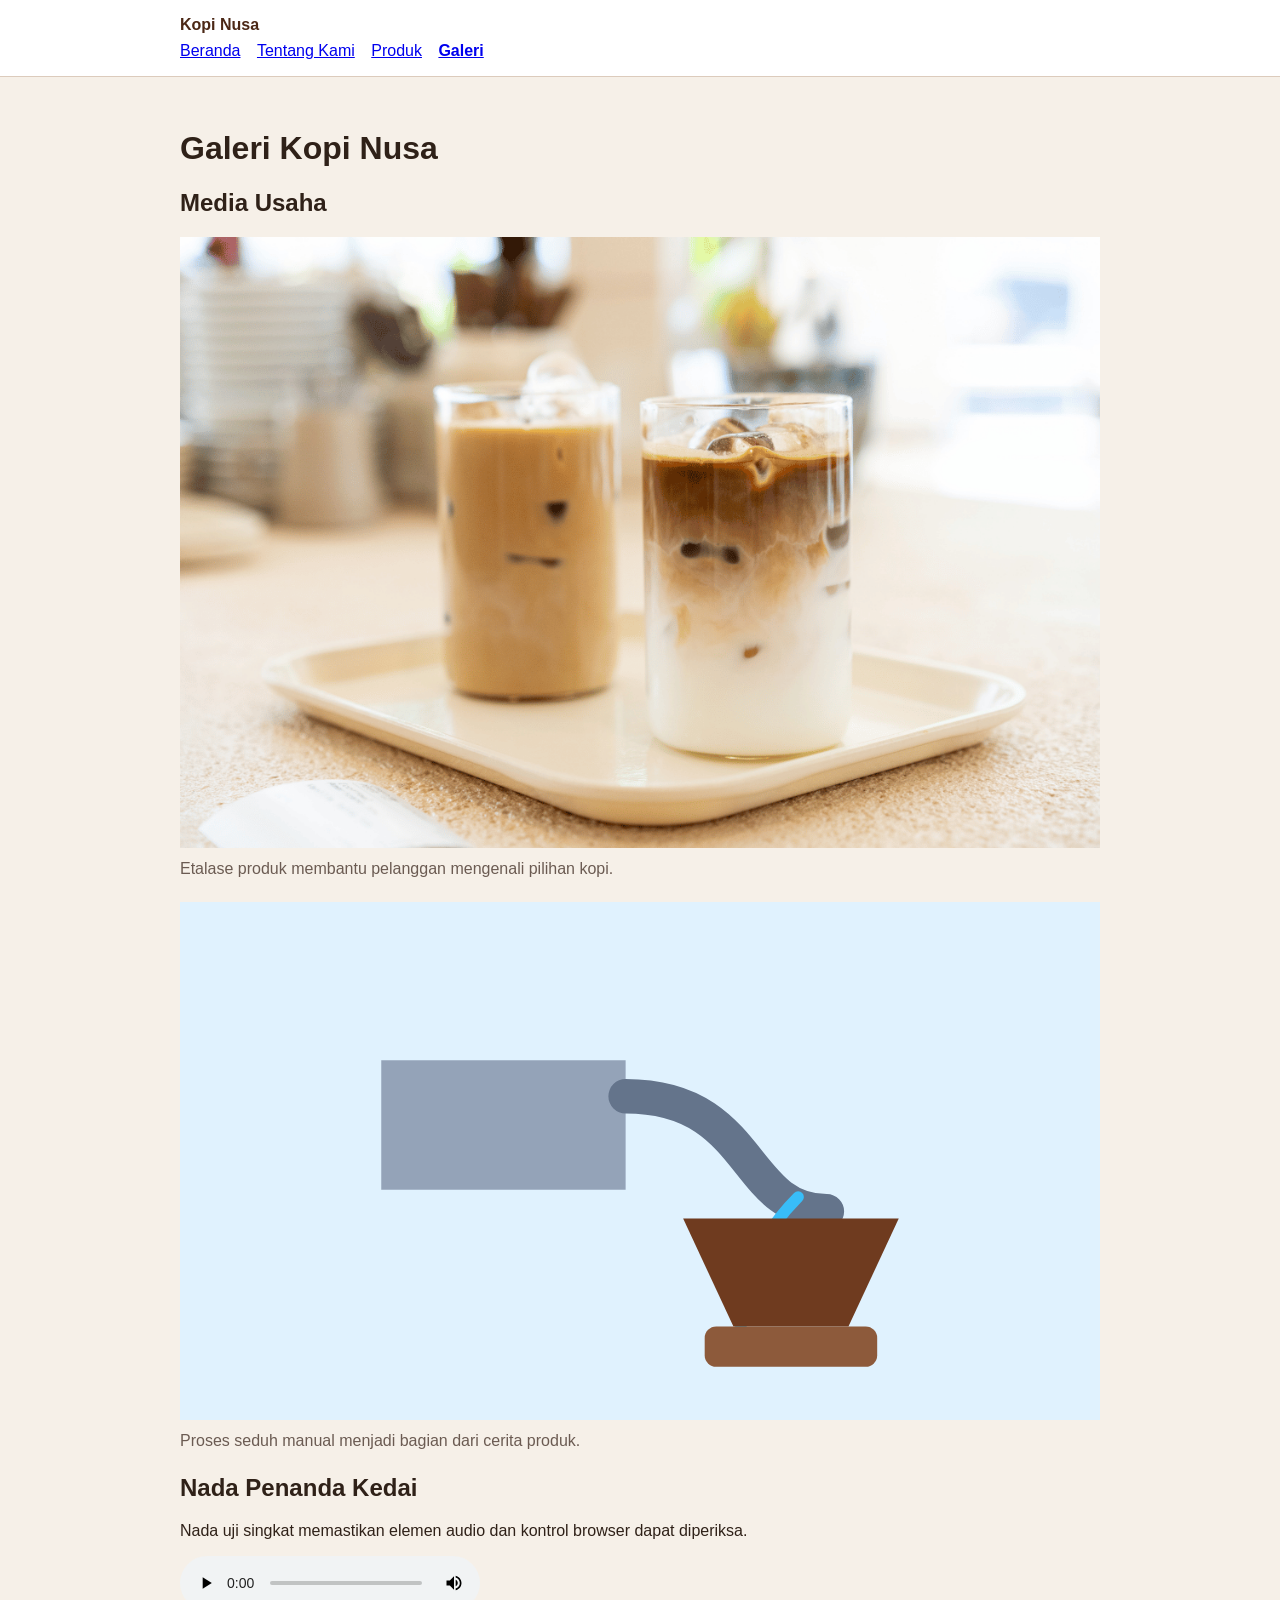
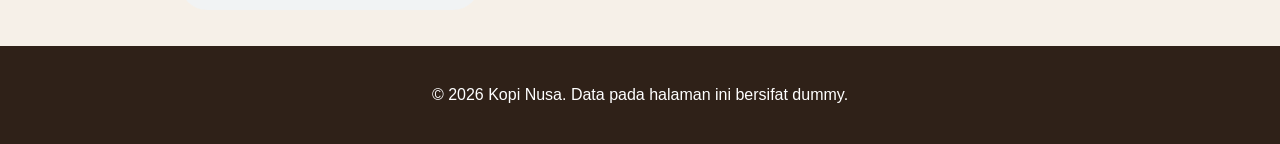
==== galeri.html @ aa857513 "feat: tambah media dan tabel katalog" ====
<!DOCTYPE html>
<html lang="en">
<head>
    <meta charset="UTF-8">
    <meta name="viewport" content="width=device-width, initial-scale=1.0">
    <title>Galeri Kopi Nusa - Website UMKM</title>
    <link rel="stylesheet" href="css/style.css">
</head>
<body>
    <a class="skip-link" href="#konten">Lewati ke konten utama</a>
    <header class="site-header">
        <nav class="nav" aria-label="Navigasi utama">
            <a class="brand" href="index.html">Kopi Nusa</a>
            <ul>
                <li><a href="index.html">Beranda</a></li>
                <li><a href="tentang.html">Tentang Kami</a></li>
                <li><a href="produk.html">Produk</a></li>
                <li><a aria-current="page" href="galeri.html">Galeri</a></li>
            </ul>
        </nav>
    </header>
    
    <main id="konten" class="page">
        <h1>Galeri Kopi Nusa</h1>
        <section aria-labelledby="media-title">
            <h2 id="media-title">Media Usaha</h2>
            <div class="gallery-list">
                <figure class="media-card">
                <img src="assets/images/etalase kopi.png" alt="Etalase Kopi Nusa berisi kemasan kopi lokal" />
                <figcaption>Etalase produk membantu pelanggan mengenali pilihan kopi.</figcaption>
                </figure>
                <figure class="media-card">
                <img src="assets/images/proses-seduh.svg" alt="Barista menuang air panas ke dripper kopi" />
                <figcaption>Proses seduh manual menjadi bagian dari cerita produk.</figcaption>
                </figure>
            </div>
        </section>
        <section aria-labelledby="audio-title">
            <h2 id="audio-title">Nada Penanda Kedai</h2>
            <p id="audio-note">Nada uji singkat memastikan elemen audio dan kontrol browser dapat diperiksa.</p>
            <audio controls aria-describedby="audio-note" src="[data-uri]">
                Browser Anda tidak mendukung pemutar audio.
            </audio>
        </section>
    </main>
    
    <footer class="footer">
        <p>&copy; 2026 Kopi Nusa. Data pada halaman ini bersifat dummy.</p>
    </footer>
</body>
</html>
---- css/style.css ----
body {
    margin: 0;
    color: #2f2118;
    background: #f6f0e8;
    font-family: Arial, sans-serif;
}

.skip-link { position: absolute; left: -9999px; padding: 8px 12px; color: white; background: #2f2118; }
.skip-link:focus { top: 8px; left: 8px; }
.site-header { padding: 16px 20px; background: white; border-bottom: 1px solid #dccbbc; }
.nav { max-width: 920px; margin: 0 auto; }
.brand { display: inline-block; margin-bottom: 8px; color: #4b2715; font-weight: 800; text-decoration: none; }
.nav ul { padding: 0; margin: 0; list-style: none; }
.nav li { display: inline-block; margin-right: 12px; }
.nav a[aria-current="page"] { font-weight: 800; }
a:focus-visible,
button:focus-visible { outline: 3px solid #2563eb; outline-offset: 3px; }

.page {
    max-width: 920px;
    margin: 0 auto;
    padding: 32px 20px;
}

.hero {
    padding: 36px;
    color: white;
    background: #6f3b1f;
    border-radius: 24px;
}

img {
    max-width: 100%;
    height: auto;
}

.eyebrow {
    margin: 0 0 8px;
    letter-spacing: 0.14em;
    text-transform: uppercase;
}

.products {
    padding-left: 1.2rem;
}

button {
    padding: 12px 18px;
    color: #2f2118;
    font-weight: 700;
    cursor: pointer;
    background: #ffd166;
    border: 0;
    border-radius: 999px;
    margin-bottom: 12px;
}

.footer { padding: 24px 20px; color: white; text-align: center; background: #2f2118; }

.content-wrapper {
    max-width: 920px;
    margin: 0 auto;
    display: flex;
    justify-content: space-between;
    padding: 32px;
    color: white;
    border-radius: 24px;
    text-align: left;
}

img { max-width: 100%; height: auto; }
figure { margin: 0 0 24px; }
figcaption { margin-top: 8px; color: #6b5b52; }
table { width: 100%; border-collapse: collapse; }
caption { margin-bottom: 8px; font-weight: 700; text-align: left; }
th,
td { padding: 10px; text-align: left; border: 1px solid #dccbbc; }
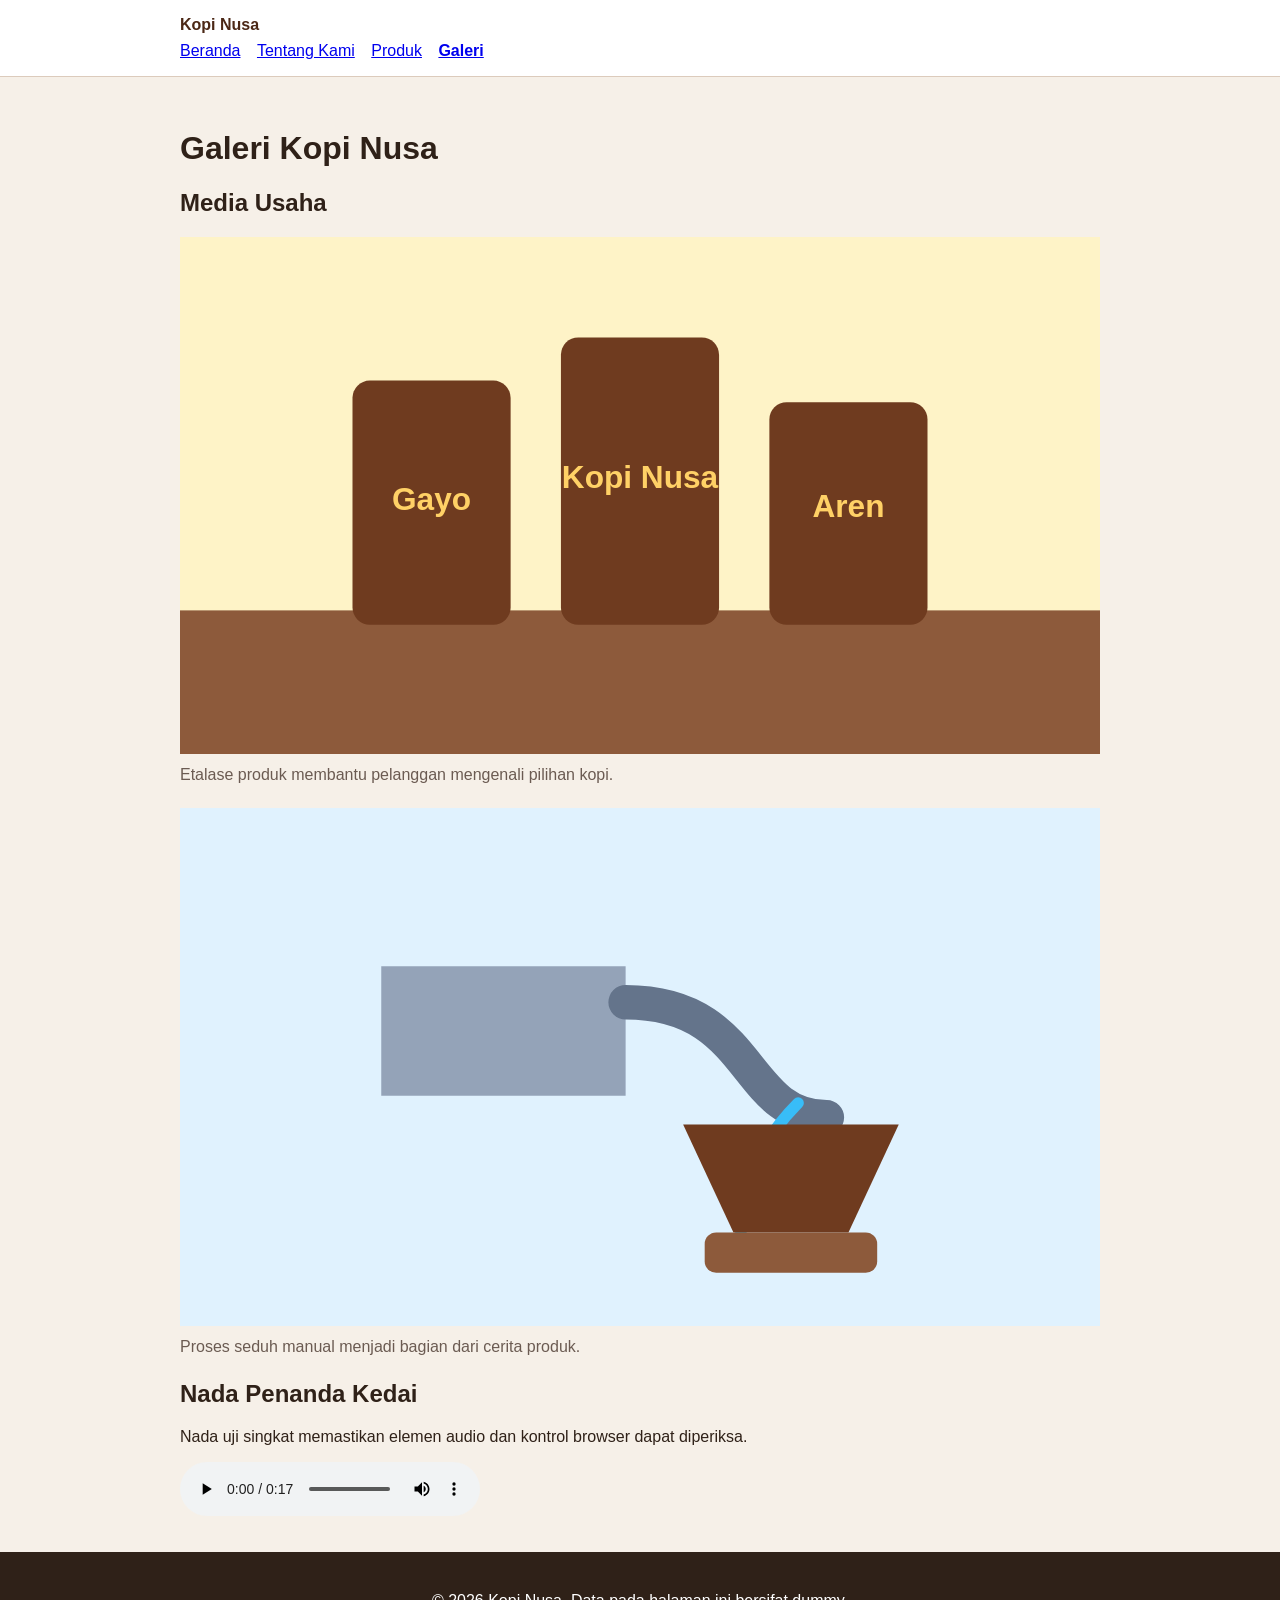
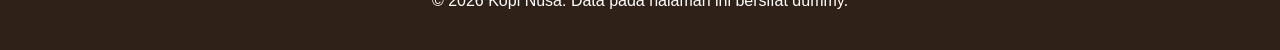
==== commit 4812cf42: "feat: menambahkan produk terbaru dengan figure; update table dengan produk baru." ====
--- a/galeri.html
+++ b/galeri.html
@@ -26,7 +26,7 @@
             <h2 id="media-title">Media Usaha</h2>
             <div class="gallery-list">
                 <figure class="media-card">
-                <img src="assets/images/etalase kopi.png" alt="Etalase Kopi Nusa berisi kemasan kopi lokal" />
+                <img src="assets/images/etalase-kopi.svg" alt="Etalase Kopi Nusa berisi kemasan kopi lokal" />
                 <figcaption>Etalase produk membantu pelanggan mengenali pilihan kopi.</figcaption>
                 </figure>
                 <figure class="media-card">
@@ -38,8 +38,8 @@
         <section aria-labelledby="audio-title">
             <h2 id="audio-title">Nada Penanda Kedai</h2>
             <p id="audio-note">Nada uji singkat memastikan elemen audio dan kontrol browser dapat diperiksa.</p>
-            <audio controls aria-describedby="audio-note" src="[data-uri]">
-                Browser Anda tidak mendukung pemutar audio.
+            <audio controls aria-describedby="audio-note" src="assets/audio/placeholder.mp3" type="audio/mpeg">
+               Browser Anda tidak mendukung pemutar audio.
             </audio>
         </section>
     </main>
--- a/css/style.css
+++ b/css/style.css
@@ -73,5 +73,16 @@
 figcaption { margin-top: 8px; color: #6b5b52; }
 table { width: 100%; border-collapse: collapse; }
 caption { margin-bottom: 8px; font-weight: 700; text-align: left; }
+thead { background: #f1e3d3;}
 th,
 td { padding: 10px; text-align: left; border: 1px solid #dccbbc; }
+
+.product-media {
+    padding: 24px;
+    color: white;
+    text-align: center;
+}
+
+.product-media img {
+    border-radius: 24px;
+}
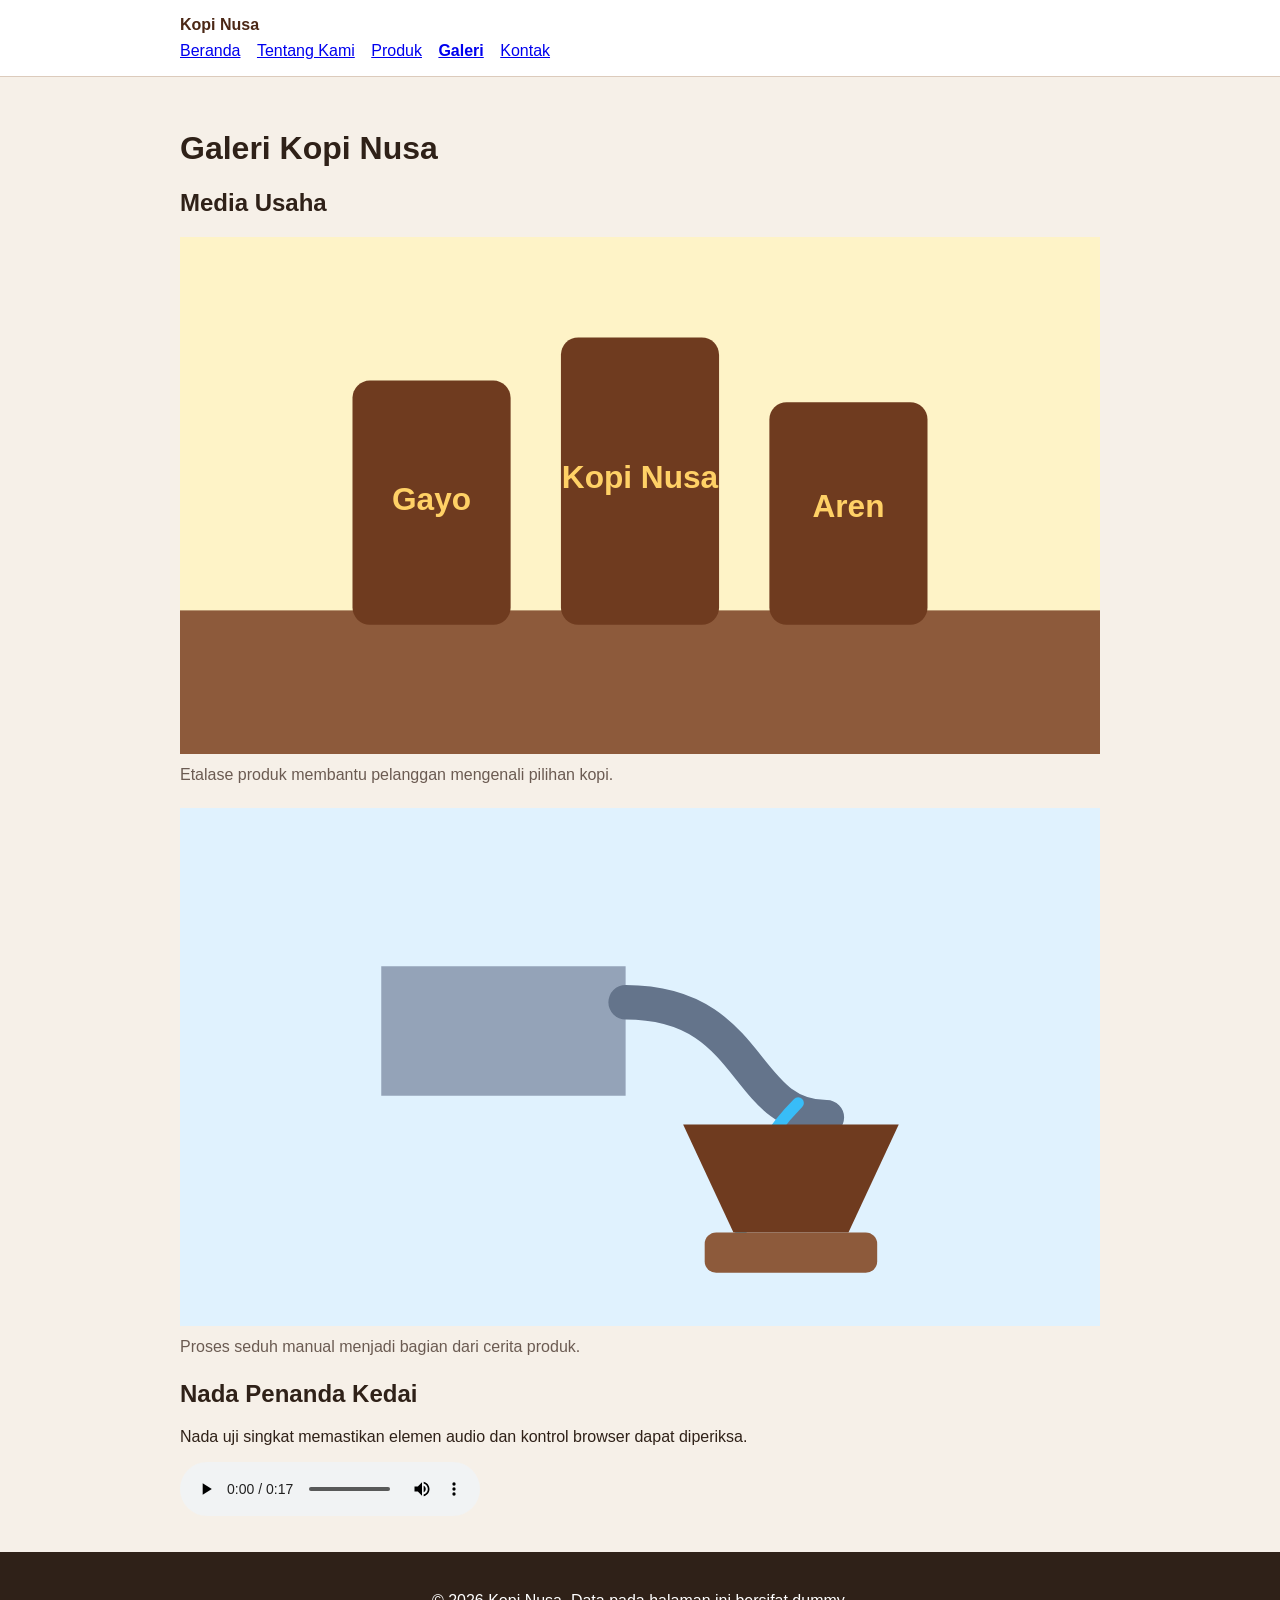
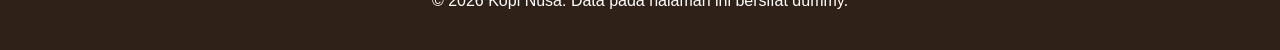
==== commit 52a54ef4: "feat: tambah form kontak aksesibel dan preview" ====
--- a/galeri.html
+++ b/galeri.html
@@ -16,6 +16,7 @@
                 <li><a href="tentang.html">Tentang Kami</a></li>
                 <li><a href="produk.html">Produk</a></li>
                 <li><a aria-current="page" href="galeri.html">Galeri</a></li>
+                <li><a href="kontak.html">Kontak</a></li>
             </ul>
         </nav>
     </header>
@@ -44,7 +45,7 @@
         </section>
     </main>
     
-    <footer class="footer">
+    <footer class="site-footer">
         <p>&copy; 2026 Kopi Nusa. Data pada halaman ini bersifat dummy.</p>
     </footer>
 </body>
--- a/css/style.css
+++ b/css/style.css
@@ -55,7 +55,7 @@
     margin-bottom: 12px;
 }
 
-.footer { padding: 24px 20px; color: white; text-align: center; background: #2f2118; }
+.site-footer { padding: 24px 20px; color: white; text-align: center; background: #2f2118; }
 
 .content-wrapper {
     max-width: 920px;
@@ -86,3 +86,8 @@
 .product-media img {
     border-radius: 24px;
 }
+
+.field { margin-bottom: 16px; }
+.field label { display: block; margin-bottom: 6px; }
+fieldset { margin: 0 0 16px; }
+#preview-form { padding: 16px; white-space: pre-wrap; background: white; border: 1px solid #dccbbc; }
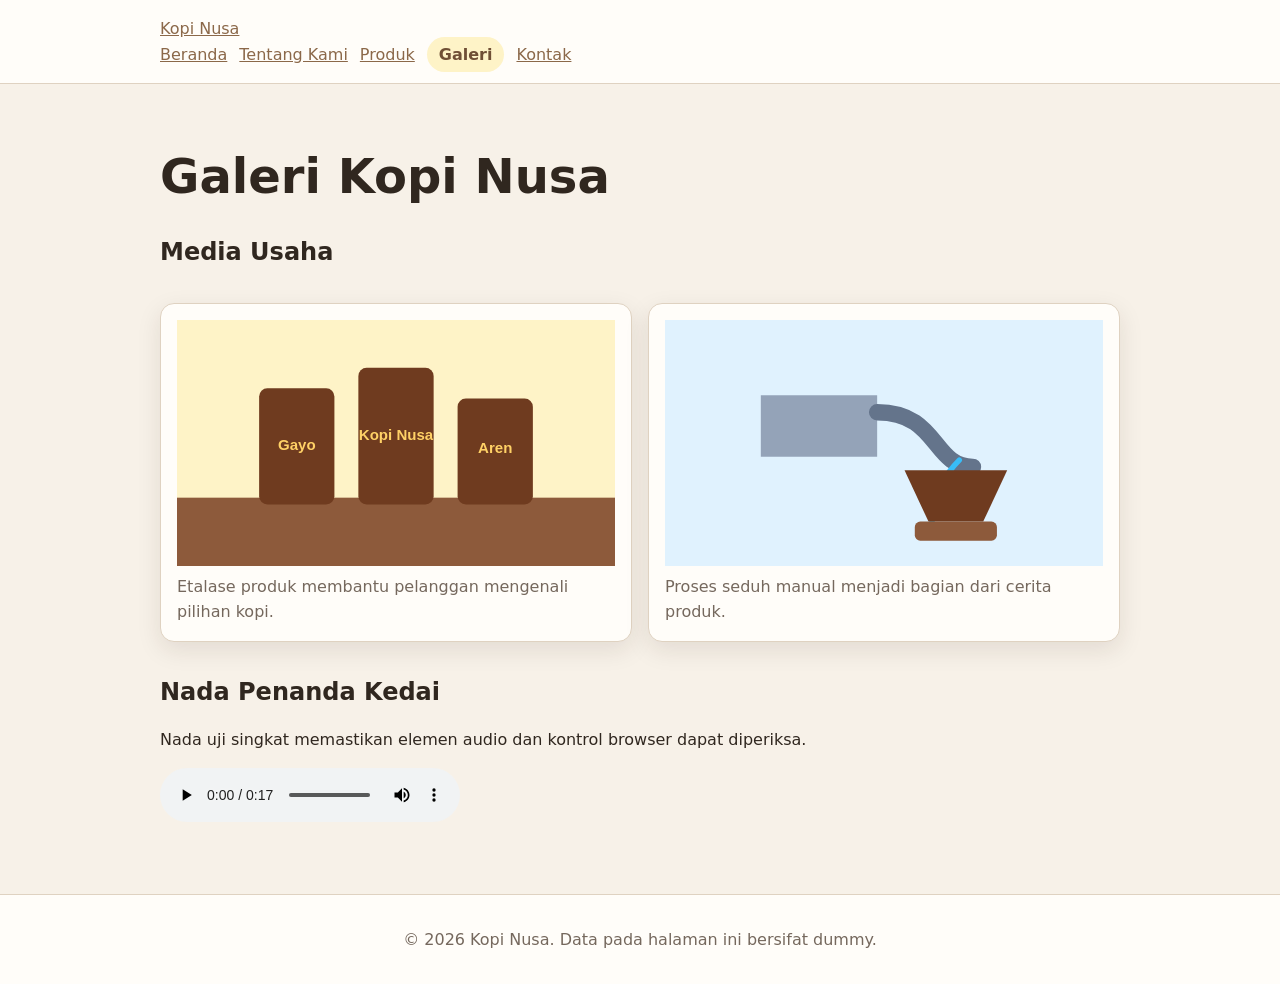
==== commit 484d933f: "feat: bangut layout flexbox dan grid" ====
--- a/galeri.html
+++ b/galeri.html
@@ -25,7 +25,7 @@
         <h1>Galeri Kopi Nusa</h1>
         <section aria-labelledby="media-title">
             <h2 id="media-title">Media Usaha</h2>
-            <div class="gallery-list">
+            <div class="gallery-grid">
                 <figure class="media-card">
                 <img src="assets/images/etalase-kopi.svg" alt="Etalase Kopi Nusa berisi kemasan kopi lokal" />
                 <figcaption>Etalase produk membantu pelanggan mengenali pilihan kopi.</figcaption>
--- a/css/style.css
+++ b/css/style.css
@@ -1,93 +1,215 @@
+:root {
+  --color-primary: #8b6849;
+  --color-primary-strong: #6f4f35;
+  --color-text: #30271f;
+  --color-muted: #75685d;
+  --color-surface: #fffdf9;
+  --color-surface-soft: #f7f1e8;
+  --color-border: #dfd2c1;
+  --color-focus: #8b4513;
+  --space-1: 0.5rem;
+  --space-2: 0.75rem;
+  --space-3: 1rem;
+  --space-4: 1.5rem;
+  --space-5: 2rem;
+  --space-6: 2.5rem;
+  --radius-sm: 0.5rem;
+  --radius-md: 0.875rem;
+  --radius-lg: 1.5rem;
+  --shadow-card: 0 0.5rem 1.5rem rgb(47 33 24 / 0.1);
+}
+
+*,
+*::before,
+*::after {
+  box-sizing: border-box;
+}
+
+html { color-scheme: light; }
+
 body {
-    margin: 0;
-    color: #2f2118;
-    background: #f6f0e8;
-    font-family: Arial, sans-serif;
-}
-
-.skip-link { position: absolute; left: -9999px; padding: 8px 12px; color: white; background: #2f2118; }
-.skip-link:focus { top: 8px; left: 8px; }
-.site-header { padding: 16px 20px; background: white; border-bottom: 1px solid #dccbbc; }
-.nav { max-width: 920px; margin: 0 auto; }
-.brand { display: inline-block; margin-bottom: 8px; color: #4b2715; font-weight: 800; text-decoration: none; }
+  margin: 0;
+  color: var(--color-text);
+  background: var(--color-surface-soft);
+  font-family: system-ui, -apple-system, BlinkMacSystemFont, "Segoe UI", sans-serif;
+  font-size: 1rem;
+  line-height: 1.6;
+}
+
+.skip-link {
+  position: absolute;
+  top: -5rem;
+  left: var(--space-3);
+  padding: var(--space-2) var(--space-3);
+  color: var(--color-surface);
+  background: var(--color-text);
+}
+.skip-link:focus { top: var(--space-3); }
 .nav ul { padding: 0; margin: 0; list-style: none; }
 .nav li { display: inline-block; margin-right: 12px; }
-.nav a[aria-current="page"] { font-weight: 800; }
-a:focus-visible,
-button:focus-visible { outline: 3px solid #2563eb; outline-offset: 3px; }
-
-.page {
-    max-width: 920px;
-    margin: 0 auto;
-    padding: 32px 20px;
-}
-
-.hero {
-    padding: 36px;
-    color: white;
-    background: #6f3b1f;
-    border-radius: 24px;
-}
-
+a { color: var(--color-primary); }
+a:hover { color: var(--color-primary-strong); }
+:focus-visible { outline: 3px solid var(--color-focus); outline-offset: 3px; }
 img {
     max-width: 100%;
     height: auto;
 }
 
-.eyebrow {
-    margin: 0 0 8px;
-    letter-spacing: 0.14em;
-    text-transform: uppercase;
-}
-
-.products {
-    padding-left: 1.2rem;
-}
-
+.site-header,
+.site-footer {
+  padding: var(--space-3) var(--space-4);
+  background: var(--color-surface);
+  border-bottom: 1px solid var(--color-border);
+}
+.site-footer {
+  margin-top: var(--space-5);
+  color: var(--color-muted);
+  text-align: center;
+  border-top: 1px solid var(--color-border);
+  border-bottom: 0;
+}
+.site-footer p {
+    max-width: 100%;
+}
+.nav,
+.page { width: min(100% - 2rem, 60rem); margin-inline: auto; }
+.brand {
+  margin-bottom: 0;
+}
+.nav ul { display: flex; gap: var(--space-2); flex-wrap: wrap; }
+.nav li { margin: 0; }
+.nav a[aria-current="page"] {
+  padding: var(--space-1) var(--space-2);
+  color: var(--color-primary-strong);
+  font-weight: 700;
+  text-decoration: none;
+  background: #fef3c7;
+  border-radius: var(--radius-lg);
+}
+.page { padding-block: var(--space-5); }
+
+.hero {
+  display: grid;
+  grid-template-columns: 1.2fr 0.8fr;
+  gap: var(--space-4);
+  align-items: center;
+}
+.hero-image { width: 100%; border-radius: var(--radius-md); }
+h1,
+h2,
+h3 { line-height: 1.2; text-wrap: balance; }
+h1 { font-size: clamp(2rem, 6vw, 3rem); }
+p,
+li { max-width: 68ch; }
+.eyebrow { font-weight: 800; letter-spacing: 0.08em; text-transform: uppercase; }
+.price { color: var(--color-primary-strong); font-weight: 800; }
+
+.button,
 button {
-    padding: 12px 18px;
-    color: #2f2118;
-    font-weight: 700;
-    cursor: pointer;
-    background: #ffd166;
-    border: 0;
-    border-radius: 999px;
-    margin-bottom: 12px;
-}
-
-.site-footer { padding: 24px 20px; color: white; text-align: center; background: #2f2118; }
+  display: inline-block;
+  padding: var(--space-2) var(--space-3);
+  color: var(--color-surface);
+  font: inherit;
+  font-weight: 700;
+  text-decoration: none;
+  cursor: pointer;
+  background: var(--color-primary);
+  border: 0;
+  border-radius: var(--radius-md);
+}
+.button:hover,
+button:hover { color: var(--color-surface); background: var(--color-primary-strong); }
+.hero button { color: var(--color-text); background: #fef3c7; }
+.hero button:hover { color: var(--color-text); background: #fde68a; }
+
+#promoButton {
+    margin-bottom: var(--space-5);
+}
 
 .content-wrapper {
     max-width: 920px;
     margin: 0 auto;
     display: flex;
     justify-content: space-between;
-    padding: 32px;
-    color: white;
-    border-radius: 24px;
+    padding: var(--space-6);
+    color: var(--color-primary);
     text-align: left;
 }
 
-img { max-width: 100%; height: auto; }
-figure { margin: 0 0 24px; }
-figcaption { margin-top: 8px; color: #6b5b52; }
-table { width: 100%; border-collapse: collapse; }
-caption { margin-bottom: 8px; font-weight: 700; text-align: left; }
-thead { background: #f1e3d3;}
+.product-grid,
+.gallery-grid {
+  display: grid;
+  grid-template-columns: repeat(3, minmax(0, 1fr));
+  gap: var(--space-3);
+}
+.gallery-grid { grid-template-columns: repeat(2, minmax(0, 1fr)); }
+
+.product-card {
+  display: flex; flex-direction: column;
+}
+.product-badge {
+  align-self: flex-start;
+  padding: 0.25rem var(--space-2);
+  color: var(--color-primary-strong);
+  font-size: 0.875rem;
+  font-weight: 800;
+  background: #fef3c7;
+  border-radius: 999px;
+}
+.card-actions {
+  display: flex;
+  gap: var(--space-2);
+  align-items: center;
+  flex-wrap: wrap;
+  margin-top: auto;
+}
+
+.media-card,
+table,
+form {
+  margin-block: var(--space-3);
+  padding: var(--space-3);
+  background: var(--color-surface);
+  border: 1px solid var(--color-border);
+  border-radius: var(--radius-md);
+  box-shadow: var(--shadow-card);
+}
+figure { margin-inline: 0; }
+figcaption,
+caption { color: var(--color-muted); }
+table { width: 100%; border-collapse: collapse; border-radius: 0; }
+caption { margin-bottom: var(--space-2); font-weight: 700; text-align: left; }
 th,
-td { padding: 10px; text-align: left; border: 1px solid #dccbbc; }
-
-.product-media {
-    padding: 24px;
-    color: white;
-    text-align: center;
-}
-
-.product-media img {
-    border-radius: 24px;
-}
-
-.field { margin-bottom: 16px; }
-.field label { display: block; margin-bottom: 6px; }
-fieldset { margin: 0 0 16px; }
-#preview-form { padding: 16px; white-space: pre-wrap; background: white; border: 1px solid #dccbbc; }+td { padding: var(--space-2); text-align: left; border: 1px solid var(--color-border); }
+th { background: var(--color-surface-soft); }
+
+.field { margin-bottom: var(--space-3); }
+.field label,
+legend { display: block; margin-bottom: var(--space-1); font-weight: 700; }
+.field input,
+.field select,
+.field textarea {
+  width: 100%;
+  padding: var(--space-2);
+  color: inherit;
+  font: inherit;
+  background: var(--color-surface);
+  border: 1px solid var(--color-border);
+  border-radius: var(--radius-sm);
+}
+input[type="radio"],
+input[type="checkbox"] { width: auto; }
+fieldset {
+  margin: 0 0 var(--space-3);
+  padding: var(--space-3);
+  border: 1px solid var(--color-border);
+  border-radius: var(--radius-sm);
+}
+audio { max-width: 100%; }
+#preview-form {
+  padding: var(--space-3);
+  white-space: pre-wrap;
+  background: var(--color-surface);
+  border: 1px solid var(--color-border);
+  border-radius: var(--radius-sm);
+}
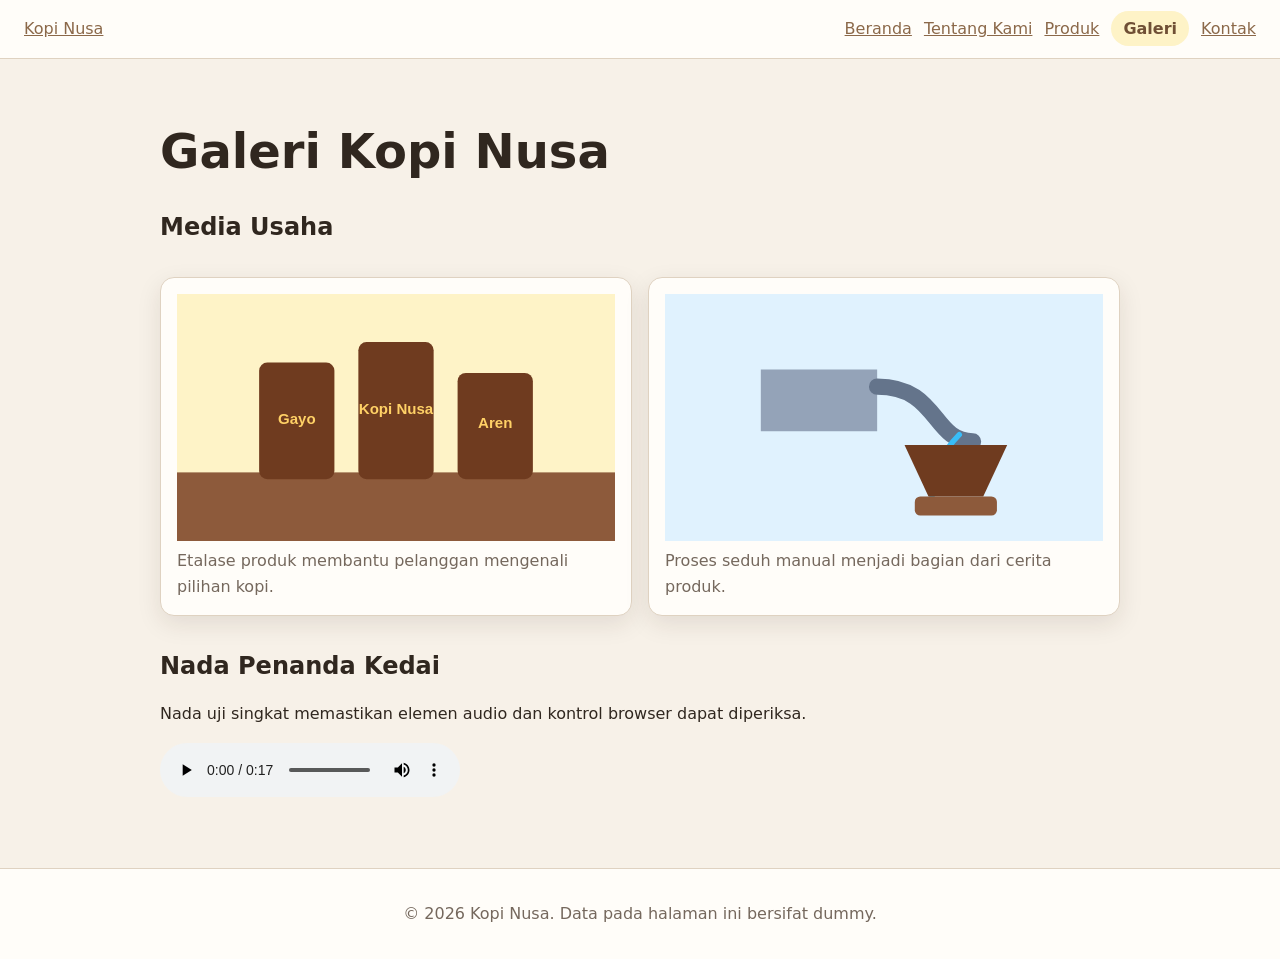
==== commit 41be03a9: "feat: terarpkan responsive mobile-first" ====
--- a/galeri.html
+++ b/galeri.html
@@ -27,11 +27,11 @@
             <h2 id="media-title">Media Usaha</h2>
             <div class="gallery-grid">
                 <figure class="media-card">
-                <img src="assets/images/etalase-kopi.svg" alt="Etalase Kopi Nusa berisi kemasan kopi lokal" />
+                <img src="assets/images/etalase-kopi.svg" width="640" height="360" loading="lazy" alt="Etalase Kopi Nusa berisi kemasan kopi lokal" />
                 <figcaption>Etalase produk membantu pelanggan mengenali pilihan kopi.</figcaption>
                 </figure>
                 <figure class="media-card">
-                <img src="assets/images/proses-seduh.svg" alt="Barista menuang air panas ke dripper kopi" />
+                <img src="assets/images/proses-seduh.svg" width="640" height="360" loading="lazy" alt="Barista menuang air panas ke dripper kopi" />
                 <figcaption>Proses seduh manual menjadi bagian dari cerita produk.</figcaption>
                 </figure>
             </div>
--- a/css/style.css
+++ b/css/style.css
@@ -71,12 +71,21 @@
 .site-footer p {
     max-width: 100%;
 }
-.nav,
-.page { width: min(100% - 2rem, 60rem); margin-inline: auto; }
+.nav {  
+  display: flex;
+  flex-direction: column;
+  gap: var(--space-3);
+  align-items: flex-start;
+}
 .brand {
   margin-bottom: 0;
 }
-.nav ul { display: flex; gap: var(--space-2); flex-wrap: wrap; }
+.nav ul { 
+  display: flex;
+  flex-direction: column;
+  gap: var(--space-2);
+  flex-wrap: wrap; 
+}
 .nav li { margin: 0; }
 .nav a[aria-current="page"] {
   padding: var(--space-1) var(--space-2);
@@ -86,13 +95,12 @@
   background: #fef3c7;
   border-radius: var(--radius-lg);
 }
-.page { padding-block: var(--space-5); }
-
+
+.page { padding-block: var(--space-5); width: min(100% - 2rem, 60rem); margin-inline: auto; }
 .hero {
   display: grid;
-  grid-template-columns: 1.2fr 0.8fr;
+  grid-template-columns: 1fr;
   gap: var(--space-4);
-  align-items: center;
 }
 .hero-image { width: 100%; border-radius: var(--radius-md); }
 h1,
@@ -139,7 +147,7 @@
 .product-grid,
 .gallery-grid {
   display: grid;
-  grid-template-columns: repeat(3, minmax(0, 1fr));
+  grid-template-columns: 1fr;
   gap: var(--space-3);
 }
 .gallery-grid { grid-template-columns: repeat(2, minmax(0, 1fr)); }
@@ -164,6 +172,14 @@
   margin-top: auto;
 }
 
+.tentang-hero {
+    display: grid;
+    grid-template-columns: 1.2fr 0.8fr;
+    gap: var(--space-4);
+    align-items: center;
+    margin-bottom: var(--space-5);
+}
+
 .media-card,
 table,
 form {
@@ -174,6 +190,9 @@
   border-radius: var(--radius-md);
   box-shadow: var(--shadow-card);
 }
+.table-scroll { max-width: 100%; overflow-x: auto; }
+.table-scroll:focus-visible { outline: 3px solid var(--color-focus); outline-offset: 3px; }
+.table-scroll table { min-width: 40rem; }
 figure { margin-inline: 0; }
 figcaption,
 caption { color: var(--color-muted); }
@@ -212,4 +231,30 @@
   background: var(--color-surface);
   border: 1px solid var(--color-border);
   border-radius: var(--radius-sm);
+}
+
+.emailwa-wrapper {
+    display: flex;
+    justify-content: space-between;
+    flex-wrap: wrap;
+    gap: var(--space-3);
+}
+.emailwa-wrapper .field {
+    flex: 1 1 45%;
+}
+
+
+@media (min-width: 42rem) {
+  .nav ul { flex-direction: row; }
+  .gallery-grid { grid-template-columns: repeat(2, minmax(0, 1fr)); }
+}
+
+@media (min-width: 48rem) {
+  .hero { grid-template-columns: 1.2fr 0.8fr; }
+  .product-grid { grid-template-columns: repeat(2, minmax(0, 1fr)); }
+}
+
+@media (min-width: 60rem) {
+  .nav { flex-direction: row; align-items: center; justify-content: space-between; }
+  .product-grid { grid-template-columns: repeat(3, minmax(0, 1fr)); }
 }
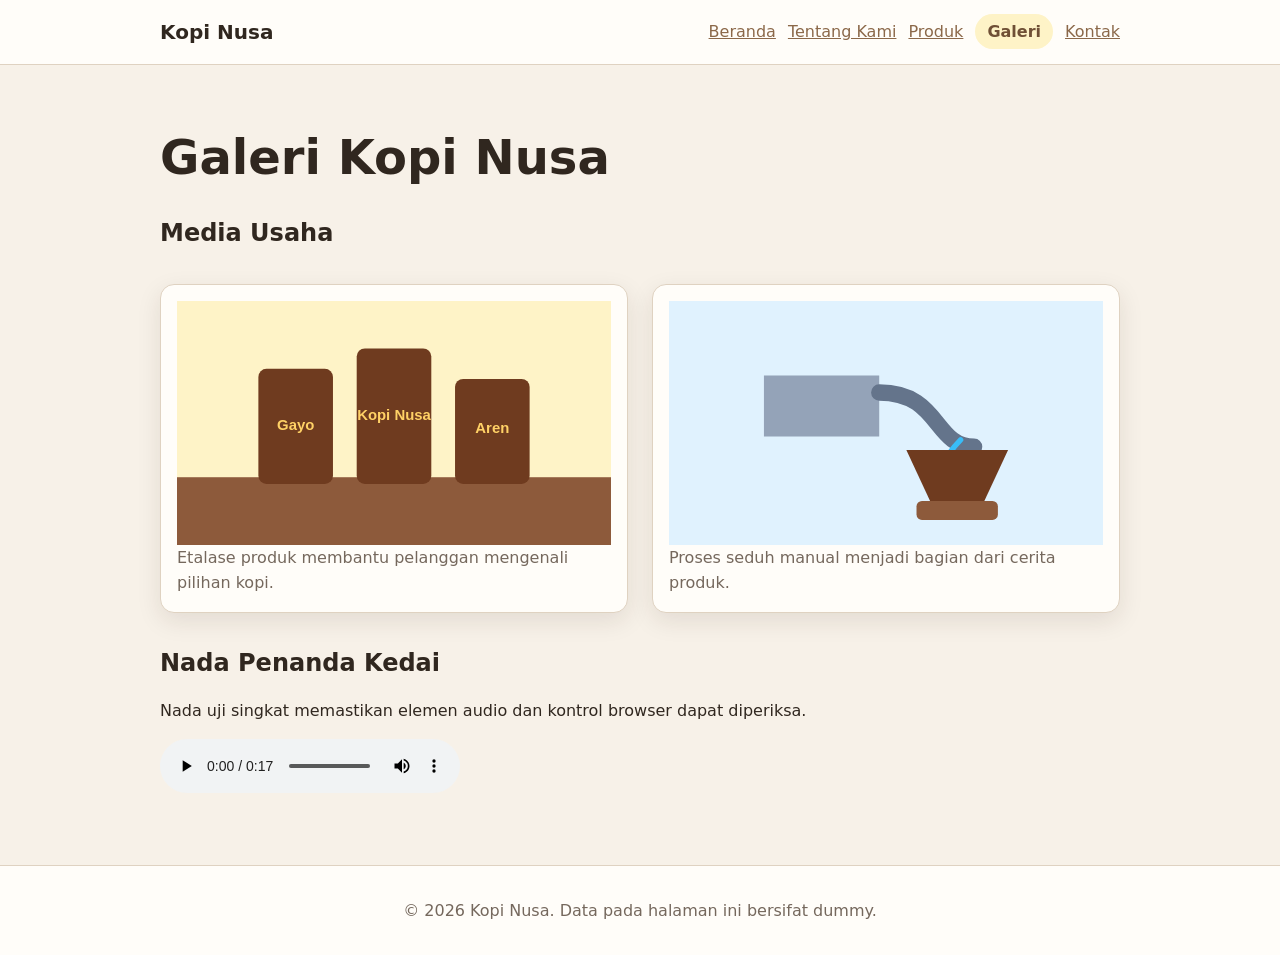
==== commit c61482ba: "feat: menambahkan data produk dengan javascript" ====
--- a/galeri.html
+++ b/galeri.html
@@ -5,6 +5,7 @@
     <meta name="viewport" content="width=device-width, initial-scale=1.0">
     <title>Galeri Kopi Nusa - Website UMKM</title>
     <link rel="stylesheet" href="css/style.css">
+    <script src="js/app.js" defer></script>
 </head>
 <body>
     <a class="skip-link" href="#konten">Lewati ke konten utama</a>
--- a/css/style.css
+++ b/css/style.css
@@ -51,13 +51,14 @@
 a:hover { color: var(--color-primary-strong); }
 :focus-visible { outline: 3px solid var(--color-focus); outline-offset: 3px; }
 img {
+    display: block;
     max-width: 100%;
     height: auto;
 }
 
 .site-header,
 .site-footer {
-  padding: var(--space-3) var(--space-4);
+  padding: var(--space-3) max(var(--space-3), calc((100% - 60rem) / 2));
   background: var(--color-surface);
   border-bottom: 1px solid var(--color-border);
 }
@@ -79,6 +80,10 @@
 }
 .brand {
   margin-bottom: 0;
+  color: var(--color-text);
+  font-size: 1.25rem;
+  font-weight: 800;
+  text-decoration: none;
 }
 .nav ul { 
   display: flex;
@@ -130,30 +135,31 @@
 .hero button { color: var(--color-text); background: #fef3c7; }
 .hero button:hover { color: var(--color-text); background: #fde68a; }
 
-#promoButton {
-    margin-bottom: var(--space-5);
-}
-
 .content-wrapper {
-    max-width: 920px;
-    margin: 0 auto;
     display: flex;
-    justify-content: space-between;
-    padding: var(--space-6);
+    max-width: 60rem;
+    flex-direction: column;
+    gap: var(--space-3);
+    padding: var(--space-3);
     color: var(--color-primary);
     text-align: left;
 }
 
 .product-grid,
+.product-list,
 .gallery-grid {
   display: grid;
   grid-template-columns: 1fr;
-  gap: var(--space-3);
-}
-.gallery-grid { grid-template-columns: repeat(2, minmax(0, 1fr)); }
+  gap: var(--space-4);
+}
 
 .product-card {
-  display: flex; flex-direction: column;
+  display: flex;
+  flex-direction: column;
+  padding: var(--space-4);
+  background: var(--color-surface);
+  border: 1px solid var(--color-border);
+  border-radius: var(--radius-md);
 }
 .product-badge {
   align-self: flex-start;
@@ -174,7 +180,7 @@
 
 .tentang-hero {
     display: grid;
-    grid-template-columns: 1.2fr 0.8fr;
+    grid-template-columns: 1fr;
     gap: var(--space-4);
     align-items: center;
     margin-bottom: var(--space-5);
@@ -224,8 +230,10 @@
   border: 1px solid var(--color-border);
   border-radius: var(--radius-sm);
 }
+fieldset label { display: block; }
 audio { max-width: 100%; }
 #preview-form {
+  overflow: auto;
   padding: var(--space-3);
   white-space: pre-wrap;
   background: var(--color-surface);
@@ -237,21 +245,60 @@
     display: flex;
     justify-content: space-between;
     flex-wrap: wrap;
-    gap: var(--space-3);
+    gap: 0 var(--space-3);
 }
 .emailwa-wrapper .field {
-    flex: 1 1 45%;
+    flex: 1 1 100%;
+}
+
+.js-product-grid {
+  display: grid;
+  grid-template-columns: repeat(auto-fit, minmax(14rem, 1fr));
+  gap: var(--space-4);
+}
+
+.js-product-card {
+  padding: var(--space-4);
+  border: 1px solid var(--color-border);
+  border-radius: var(--radius-lg);
+  background: var(--color-surface);
+}
+
+.stock-badge {
+  display: inline-flex;
+  margin-block-start: var(--space-2);
+  padding: 0.25rem 0.6rem;
+  border-radius: 999px;
+  font-size: 0.85rem;
+  font-weight: 700;
+  background: #dcfce7;
+  color: #166534;
+}
+
+.stock-badge.warning {
+  background: #fef3c7;
+  color: #92400e;
+}
+
+.stock-badge.empty {
+  background: #fee2e2;
+  color: #991b1b;
 }
 
 
 @media (min-width: 42rem) {
   .nav ul { flex-direction: row; }
   .gallery-grid { grid-template-columns: repeat(2, minmax(0, 1fr)); }
+  fieldset label { display: inline-block; margin-right: var(--space-3); }
+  .emailwa-wrapper .field { flex: 1 1 45%; }
+  .content-wrapper { flex-direction: row; justify-content: space-between; padding: var(--space-3) var(--space-6); }
 }
 
 @media (min-width: 48rem) {
   .hero { grid-template-columns: 1.2fr 0.8fr; }
+  #promoButton { margin-bottom: var(--space-5); }
   .product-grid { grid-template-columns: repeat(2, minmax(0, 1fr)); }
+  .tentang-hero { grid-template-columns: 1.2fr 0.8fr; }
 }
 
 @media (min-width: 60rem) {
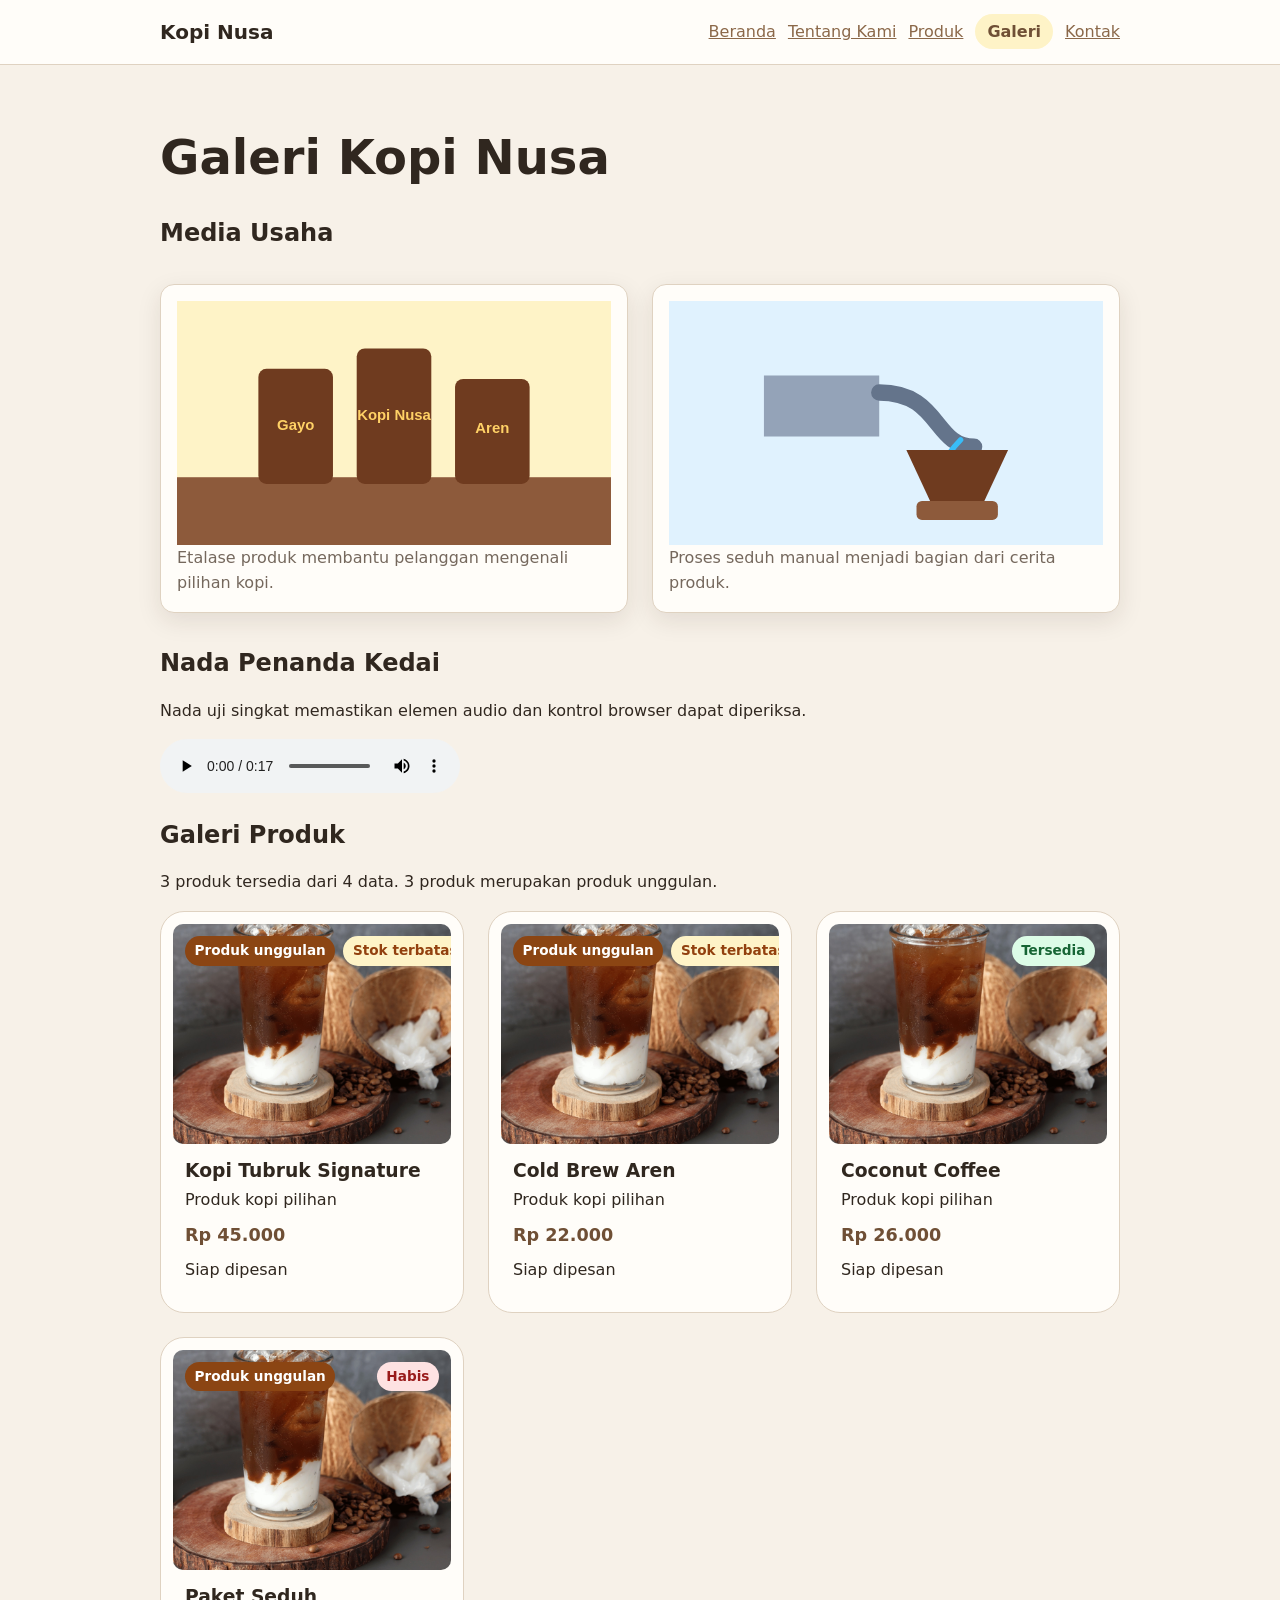
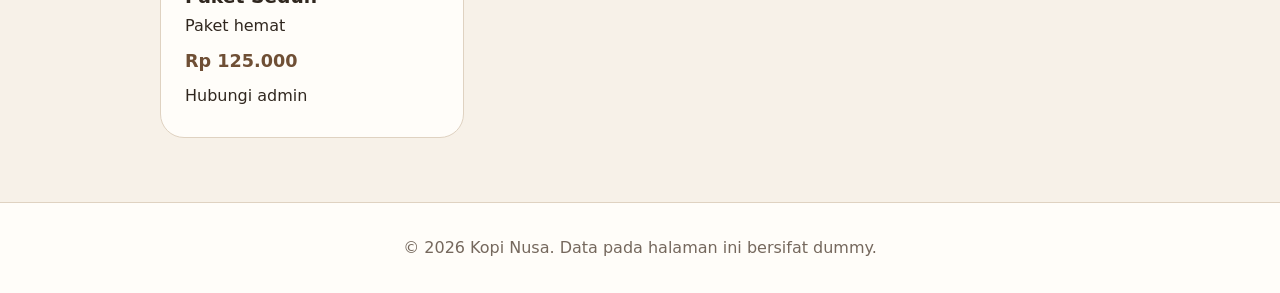
==== commit 319f02a9: "feat: menambahkan arrayofobject galeriProduk untuk menampilkan data di galeri.html" ====
--- a/galeri.html
+++ b/galeri.html
@@ -44,6 +44,11 @@
                Browser Anda tidak mendukung pemutar audio.
             </audio>
         </section>
+        <section aria-labelledby="galeri-produk-title">
+            <h2 id="galeri-produk-title">Galeri Produk</h2>
+            <p id="galeri-ringkasan">Data produk akan dimuat melalui JavaScript.</p>
+            <div id="galeri-produk" class="js-product-grid"></div>
+        </section>
     </main>
     
     <footer class="site-footer">
--- a/css/style.css
+++ b/css/style.css
@@ -285,6 +285,68 @@
   color: #991b1b;
 }
 
+.gallery-image {
+    position: relative;
+    overflow: hidden;
+    border-radius: 10px;
+    margin: -12px -12px 0;
+}
+
+.gallery-image img {
+    display: block;
+    width: 100%;
+    height: 220px;
+    object-fit: cover;
+}
+
+.image-badges {
+    position: absolute;
+    top: 12px;
+    left: 12px;
+    right: 12px;
+    display: flex;
+    justify-content: space-between;
+    align-items: flex-start;
+    gap: 8px;
+}
+
+.featured-badge{
+    display: inline-block;
+    padding: 0.25rem 0.6rem;
+    border-radius: 999px;
+    font-size: 0.85rem;
+    font-weight: 700;
+    white-space: nowrap;
+    background-color: #8b4513;
+    color: white;
+}
+
+.gallery-image .stock-badge {
+    display: inline-block;
+    white-space: nowrap;
+    margin-left: auto;
+    margin-block-start: 0;
+}
+
+.product-info {
+    margin-top: 8px;
+    padding: 4px 0 0;
+}
+
+.product-info h3 {
+    margin: 4px 0;
+}
+
+.product-info p {
+    margin: 5px 0;
+}
+
+.product-info .price {
+    margin: 8px 0;
+    font-size: 1.1rem;
+    font-weight: 700;
+}
+
 
 @media (min-width: 42rem) {
   .nav ul { flex-direction: row; }
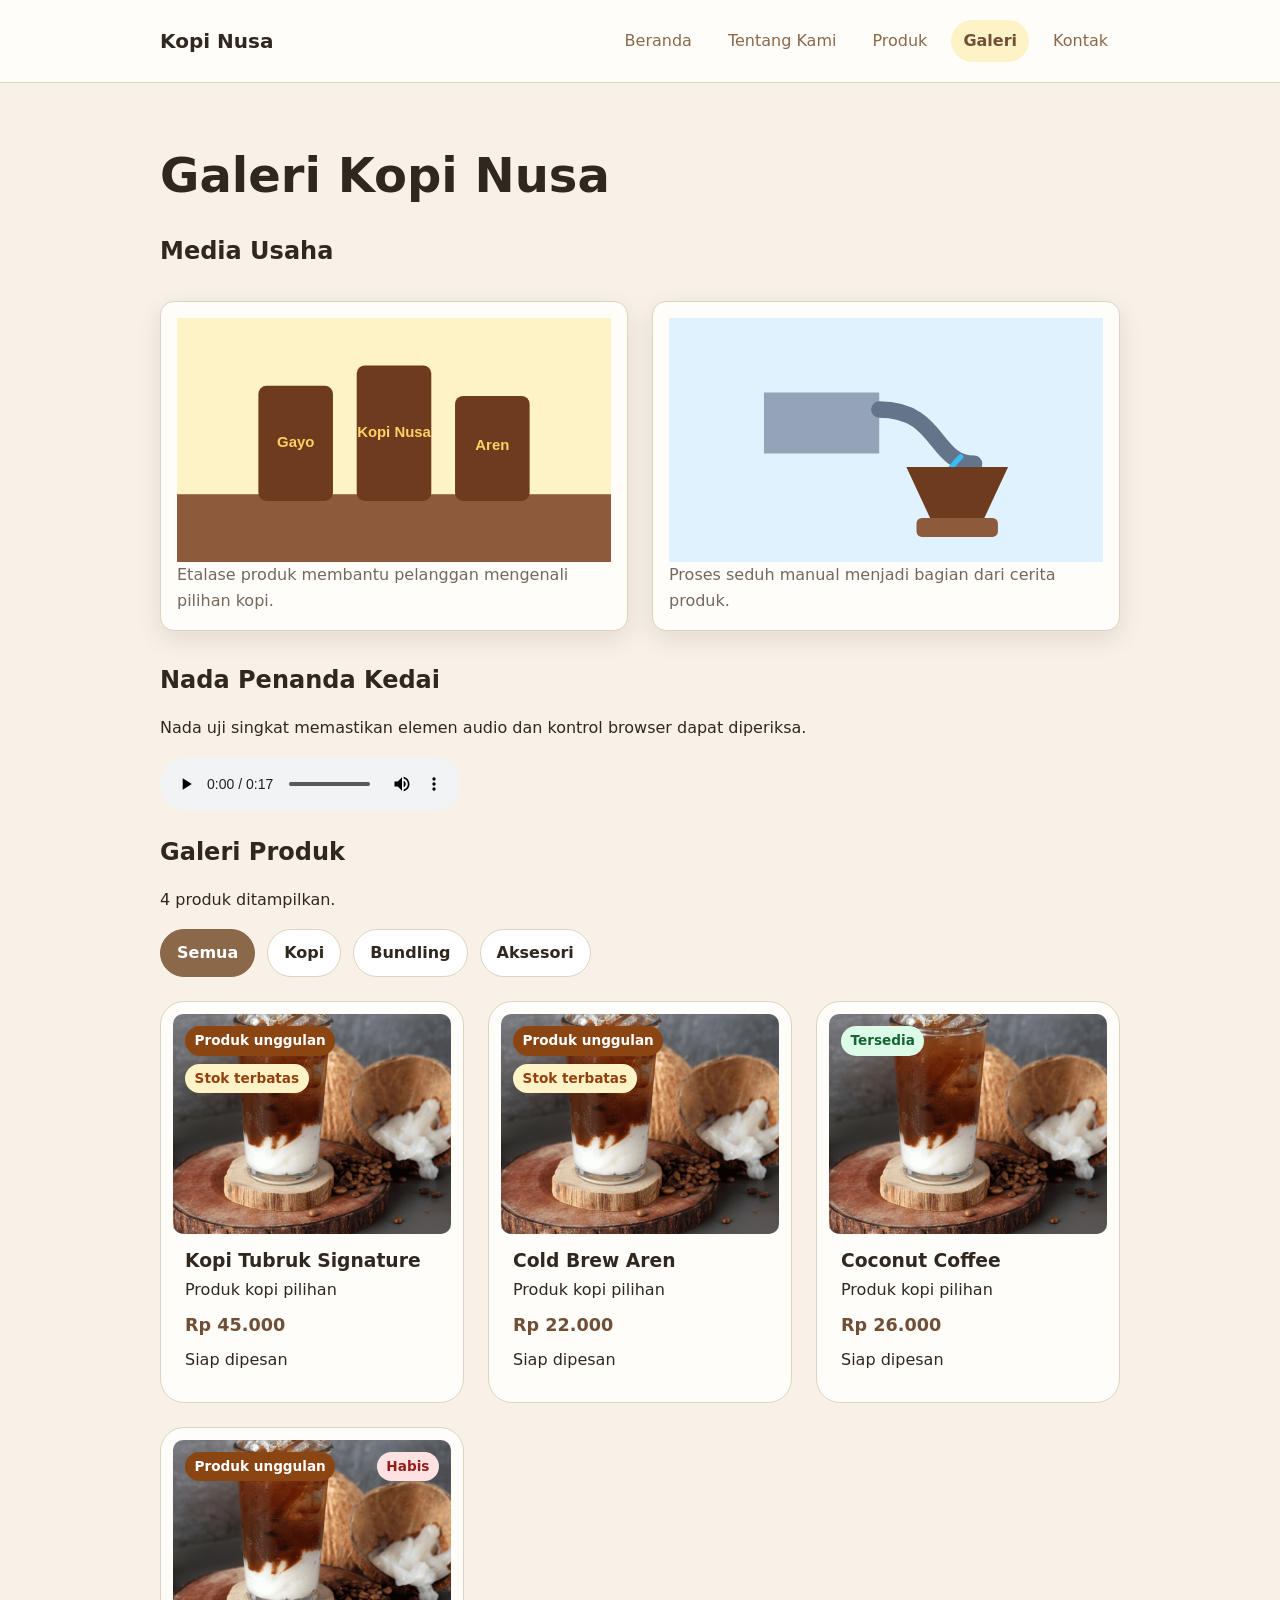
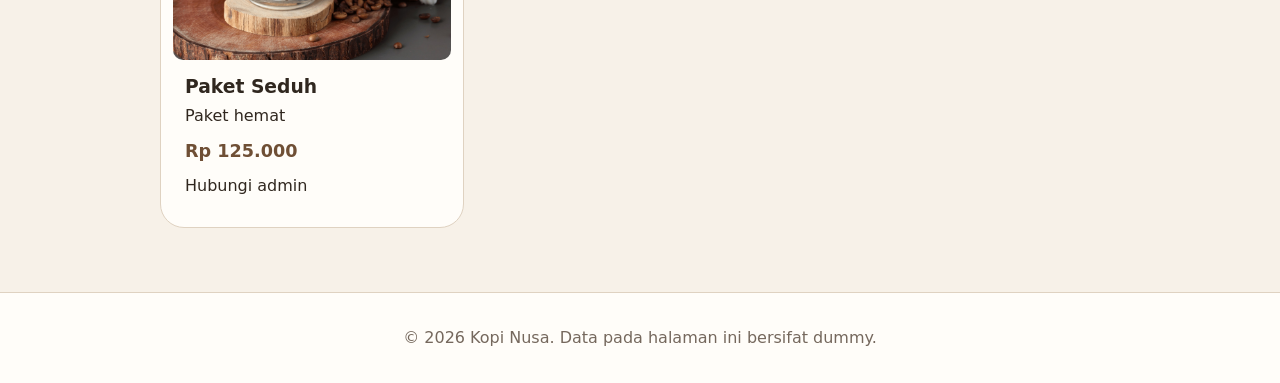
==== commit ed1d265b: "menerapkan render filter pada renderGaleriProduk; menerapkan hamburger menu" ====
--- a/galeri.html
+++ b/galeri.html
@@ -10,9 +10,16 @@
 <body>
     <a class="skip-link" href="#konten">Lewati ke konten utama</a>
     <header class="site-header">
-        <nav class="nav" aria-label="Navigasi utama">
-            <a class="brand" href="index.html">Kopi Nusa</a>
-            <ul>
+        <nav class="nav">
+            <div class="group">
+                <a href="index.html" class="brand">Kopi Nusa</a>    
+                <button class="nav-toggle" type="button" aria-label="Buka menu navigasi" aria-expanded="false" aria-controls="nav-menu">
+                    <span></span>
+                    <span></span>
+                    <span></span>
+                </button>
+            </div>
+            <ul id="nav-menu">
                 <li><a href="index.html">Beranda</a></li>
                 <li><a href="tentang.html">Tentang Kami</a></li>
                 <li><a href="produk.html">Produk</a></li>
@@ -47,6 +54,23 @@
         <section aria-labelledby="galeri-produk-title">
             <h2 id="galeri-produk-title">Galeri Produk</h2>
             <p id="galeri-ringkasan">Data produk akan dimuat melalui JavaScript.</p>
+            <div class="filter-bar">
+                <button type="button" data-filter-galeri="Semua" class="filter-button is-active">
+                    Semua
+                </button>
+
+                <button type="button" data-filter-galeri="Kopi" class="filter-button">
+                    Kopi
+                </button>
+
+                <button type="button" data-filter-galeri="Bundling" class="filter-button">
+                    Bundling
+                </button>
+
+                <button type="button" data-filter-galeri="Aksesori" class="filter-button">
+                    Aksesori
+                </button>
+            </div>
             <div id="galeri-produk" class="js-product-grid"></div>
         </section>
     </main>
--- a/css/style.css
+++ b/css/style.css
@@ -78,6 +78,14 @@
   gap: var(--space-3);
   align-items: flex-start;
 }
+
+.nav .group {
+  display: flex; 
+  gap: var(--space-3); 
+  justify-content: space-between;  
+  width: 100%; 
+}
+
 .brand {
   margin-bottom: 0;
   color: var(--color-text);
@@ -99,6 +107,63 @@
   text-decoration: none;
   background: #fef3c7;
   border-radius: var(--radius-lg);
+}
+
+.nav-toggle {
+  display: flex;
+  flex-direction: column;
+  justify-content: center;
+  gap: 5px;
+  width: 44px;
+  height: 44px;
+  flex-shrink: 0;
+}
+
+.nav-toggle span {
+  display: block;
+  width: 100%;
+  height: 2px;
+  background: var(--color-text);
+  border-radius: 2px;
+  transition: transform 0.2s ease, opacity 0.2s ease;
+}
+
+.nav.is-open .nav-toggle span:first-child {
+  transform: translateY(7px) rotate(45deg);
+}
+
+.nav.is-open .nav-toggle span:nth-child(2) {
+  opacity: 0;
+}
+
+.nav.is-open .nav-toggle span:last-child {
+  transform: translateY(-7px) rotate(-45deg);
+}
+
+.nav ul {
+  display: none;
+  width: 100%;
+  flex-direction: column;
+  gap: var(--space-1);
+}
+
+.nav.is-open ul {
+  display: flex;
+}
+
+.nav ul li {
+  width: 100%;
+}
+
+.nav ul a {
+  display: block;
+  padding: var(--space-2);
+  text-decoration: none;
+  border-radius: var(--radius-sm);
+}
+
+.nav ul a:hover {
+  background: var(--color-surface-soft);
 }
 
 .page { padding-block: var(--space-5); width: min(100% - 2rem, 60rem); margin-inline: auto; }
@@ -262,6 +327,7 @@
   border: 1px solid var(--color-border);
   border-radius: var(--radius-lg);
   background: var(--color-surface);
+  max-width: 400px;
 }
 
 .stock-badge {
@@ -285,6 +351,11 @@
   color: #991b1b;
 }
 
+#produk-unggulan {
+  font-weight: 700;
+  color: var(--color-primary, #6f3b1f);
+}
+
 .gallery-image {
     position: relative;
     overflow: hidden;
@@ -305,6 +376,7 @@
     left: 12px;
     right: 12px;
     display: flex;
+    flex-wrap: wrap;
     justify-content: space-between;
     align-items: flex-start;
     gap: 8px;
@@ -323,8 +395,6 @@
 
 .gallery-image .stock-badge {
     display: inline-block;
-    white-space: nowrap;
-    margin-left: auto;
     margin-block-start: 0;
 }
 
@@ -347,6 +417,44 @@
     font-weight: 700;
 }
 
+.filter-bar {
+  display: flex;
+  flex-wrap: wrap;
+  gap: 0.75rem;
+  margin-block: 1rem 1.5rem;
+}
+
+.filter-button {
+  border: 1px solid var(--color-border, #cbd5e1);
+  border-radius: 999px;
+  background: #ffffff;
+  color: var(--color-text, #1f2937);
+  padding: 0.65rem 1rem;
+  font-weight: 700;
+  cursor: pointer;
+}
+
+.filter-button:hover,
+.filter-button:focus-visible {
+  border-color: var(--color-primary, #2563eb);
+  outline: 3px solid rgb(37 99 235 / 20%);
+  outline-offset: 2px;
+}
+
+.filter-button.is-active {
+  background: var(--color-primary, #2563eb);
+  border-color: var(--color-primary, #2563eb);
+  color: #ffffff;
+}
+
+.empty-state {
+  grid-column: 1 / -1;
+  border: 1px dashed #94a3b8;
+  border-radius: 1rem;
+  padding: 1rem;
+  background: #ffffff;
+  color: #64748b;
+}
 
 @media (min-width: 42rem) {
   .nav ul { flex-direction: row; }
@@ -365,5 +473,9 @@
 
 @media (min-width: 60rem) {
   .nav { flex-direction: row; align-items: center; justify-content: space-between; }
+  .nav .group { width: auto; }
+  .nav-toggle { display: none; }
+  .nav ul { display: flex; width: auto; flex-direction: row; align-items: center; gap: var(--space-2); }
+  .nav ul li { width: auto; }
   .product-grid { grid-template-columns: repeat(3, minmax(0, 1fr)); }
 }
